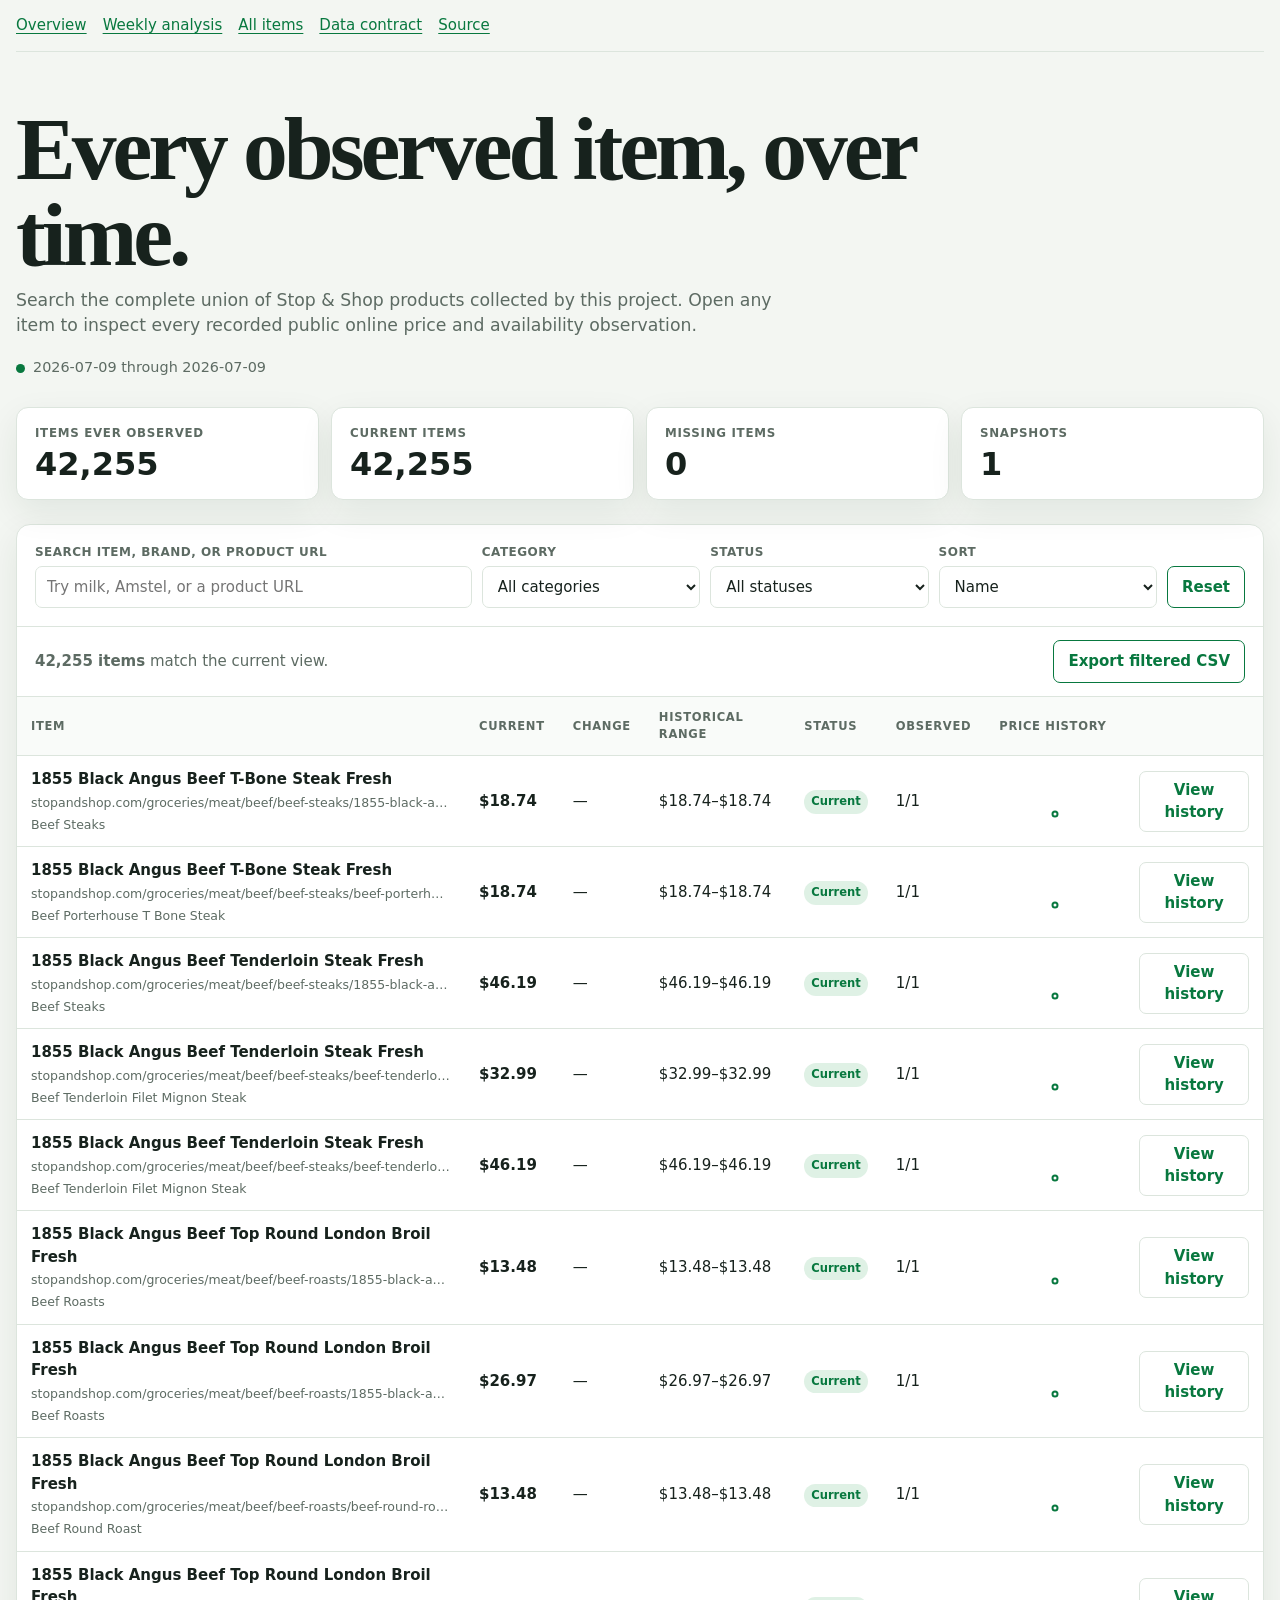
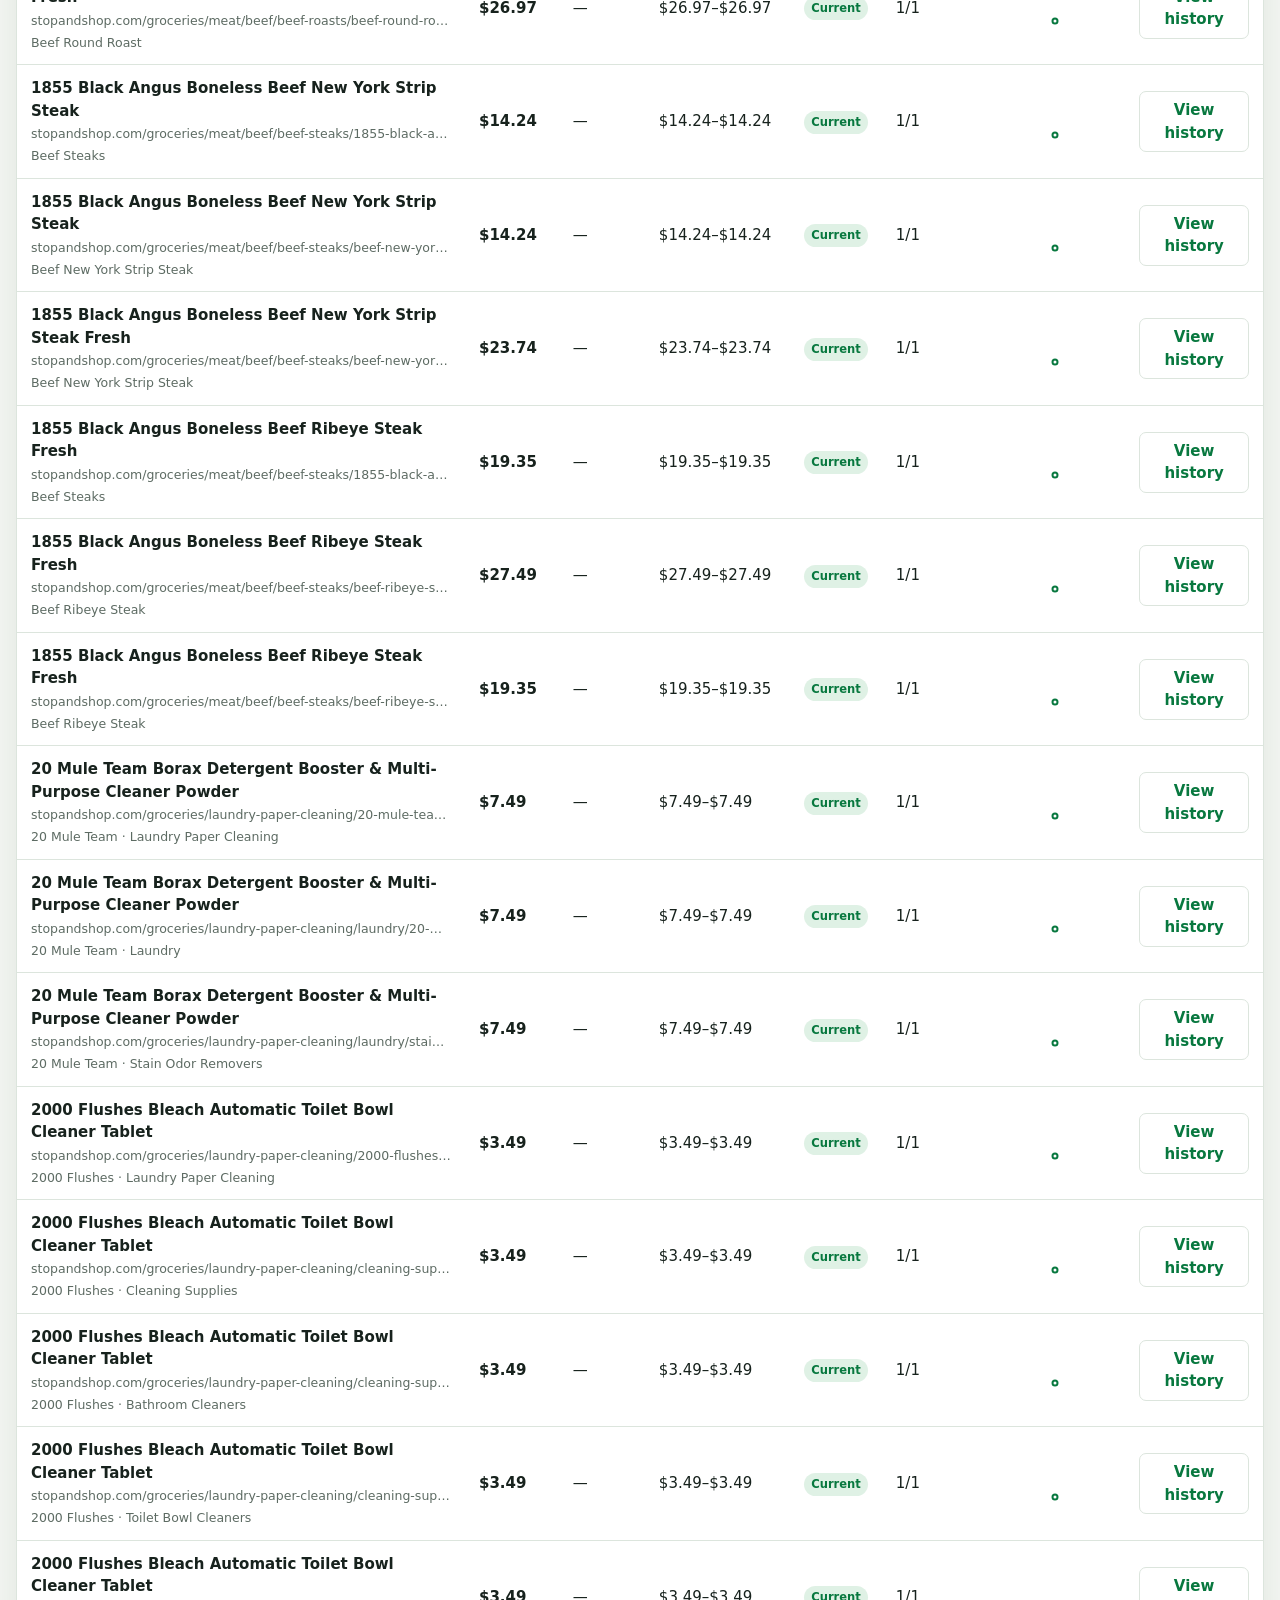
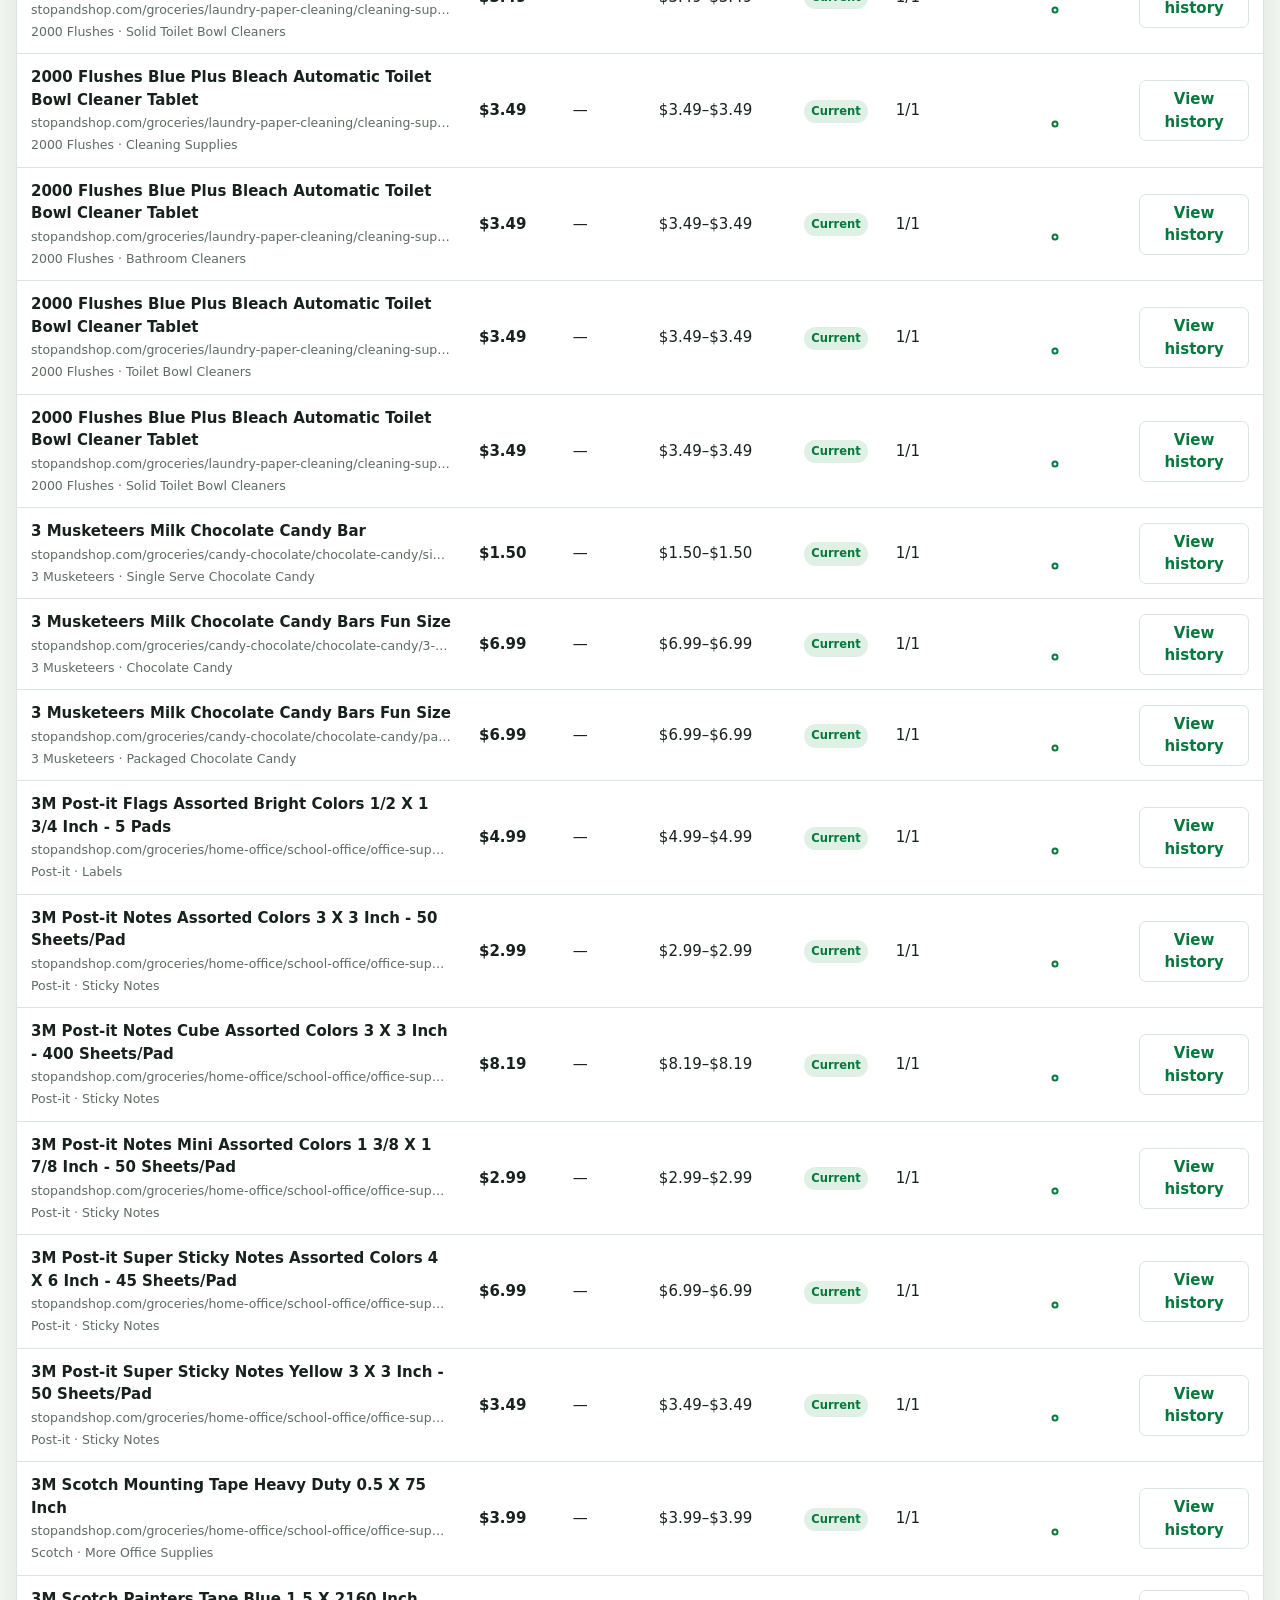
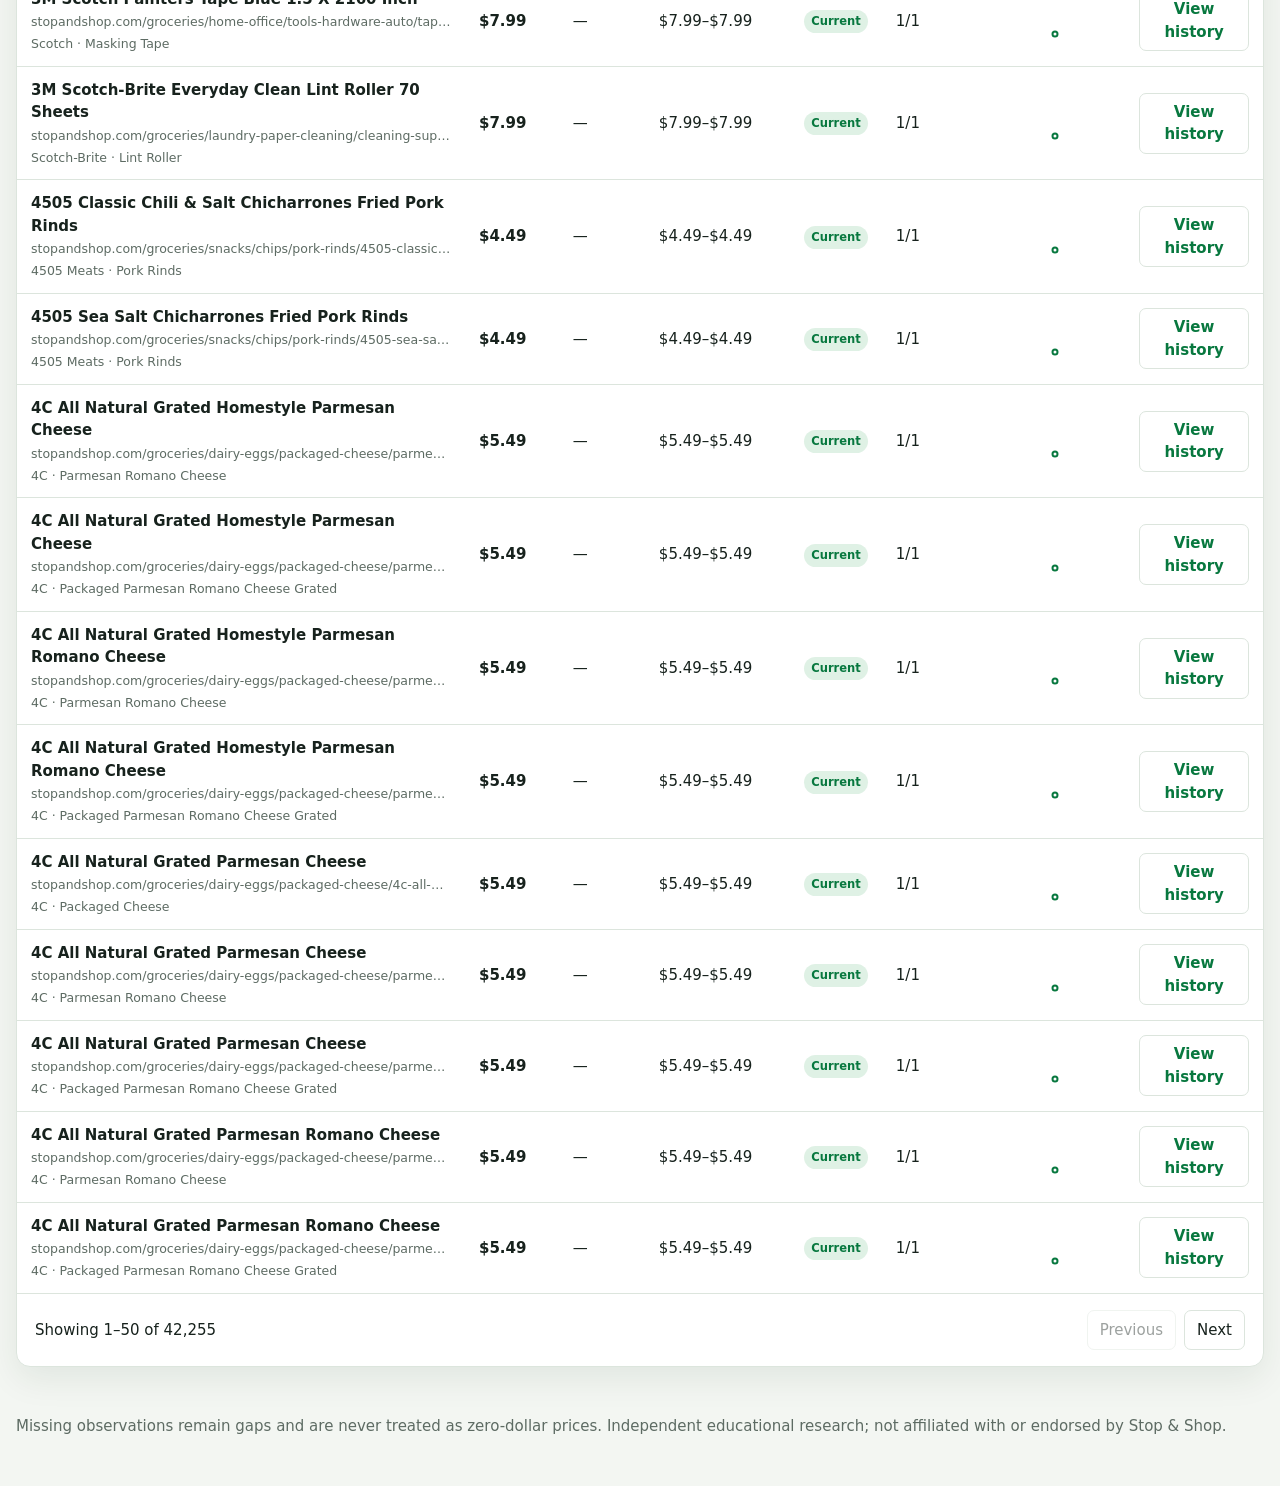
==== docs/catalog-history.html @ 0b7fc09f "feat: publish all-item catalog history" ====
<!doctype html>
<html lang="en">
<head>
  <meta charset="utf-8">
  <meta name="viewport" content="width=device-width,initial-scale=1">
  <meta name="description" content="Search every Stop & Shop product observed by this research project and inspect its complete public online price history.">
  <meta name="robots" content="index, follow">
  <link rel="canonical" href="https://frankiejvaldez.com/projects/stopshopresearch/catalog-history/">
  <title>All Item Price History | Stop & Shop Research</title>
  <link rel="stylesheet" href="assets/catalog-history.css">
  <script async src="https://www.googletagmanager.com/gtag/js?id=G-RSVR6Y389R"></script>
  <script>window.dataLayer=window.dataLayer||[];function gtag(){dataLayer.push(arguments)}window.gtag=gtag;gtag("js",new Date);gtag("config","G-RSVR6Y389R")</script>
  <script defer src="assets/catalog-history.js"></script>
</head>
<body>
  <a class="skip" href="#main">Skip to catalog</a>
  <nav class="shell nav" aria-label="Primary"><a href="index.html">Overview</a><a href="weekly-report.html">Weekly analysis</a><a href="catalog-history.html" aria-current="page">All items</a><a href="data/weekly-summary.json">Data contract</a><a href="https://github.com/frankstop/StopShopResearch">Source</a></nav>
  <header class="shell hero"><h1>Every observed item, over time.</h1><p>Search the complete union of Stop & Shop products collected by this project. Open any item to inspect every recorded public online price and availability observation.</p><div class="freshness" id="freshness">Loading observation range…</div></header>
  <main class="shell" id="main">
    <section class="metrics" aria-label="Catalog history summary"><div class="metric"><span>Items ever observed</span><strong id="metric-all">—</strong></div><div class="metric"><span>Current items</span><strong id="metric-current">—</strong></div><div class="metric"><span>Missing items</span><strong id="metric-missing">—</strong></div><div class="metric"><span>Snapshots</span><strong id="metric-snapshots">—</strong></div></section>
    <div id="loading" class="loading" role="status">Loading the complete catalog index…</div>
    <section class="workspace" id="catalog-workspace" hidden aria-label="All item price history explorer">
      <div class="controls">
        <div class="field search"><label for="query">Search item, brand, or product URL</label><input id="query" type="search" autocomplete="off" placeholder="Try milk, Amstel, or a product URL"></div>
        <div class="field"><label for="category">Category</label><select id="category"><option value="">All categories</option></select></div>
        <div class="field"><label for="status">Status</label><select id="status"><option value="">All statuses</option><option value="current">Current</option><option value="new">New</option><option value="returned">Returned</option><option value="missing">Missing</option></select></div>
        <div class="field"><label for="sort">Sort</label><select id="sort"><option value="name">Name</option><option value="price_asc">Current price: low to high</option><option value="price_desc">Current price: high to low</option><option value="change_up">Largest increase</option><option value="change_down">Largest decrease</option><option value="first_seen">Newest first seen</option><option value="last_seen">Most recently observed</option></select></div>
        <button class="button" id="reset-filters" type="button">Reset</button>
      </div>
      <div class="results-bar"><p><strong id="result-count">0 items</strong> match the current view.</p><button class="button" id="export-csv" type="button">Export filtered CSV</button></div>
      <div class="table-wrap"><table class="catalog"><thead><tr><th>Item</th><th>Current</th><th>Change</th><th>Historical range</th><th>Status</th><th>Observed</th><th>Price history</th><th></th></tr></thead><tbody id="catalog-body"></tbody></table></div>
      <div class="empty" id="empty-results" hidden>No items match these filters. Reset the filters or broaden the search.</div>
      <div class="pagination"><span id="page-status">No items</span><div class="pagination-buttons"><button id="previous-page" type="button">Previous</button><button id="next-page" type="button">Next</button></div></div>
    </section>
  </main>
  <dialog id="item-dialog" aria-labelledby="detail-title"><div id="item-detail"></div><button class="icon-button" id="close-dialog" type="button" aria-label="Close item history">Close</button></dialog>
  <footer class="shell">Missing observations remain gaps and are never treated as zero-dollar prices. Independent educational research; not affiliated with or endorsed by Stop & Shop.</footer>
</body>
</html>
---- docs/assets/catalog-history.css ----
:root{--ink:#17221d;--muted:#5d6b63;--paper:#f3f6f2;--card:#fff;--line:#dce5dd;--accent:#08783f;--accent-soft:#dff1e5;--danger:#a92f35;--focus:#ffb000;--shadow:0 12px 34px rgba(17,49,31,.08);--display:Georgia,serif;--body:ui-sans-serif,system-ui,-apple-system,BlinkMacSystemFont,"Segoe UI",sans-serif}
*{box-sizing:border-box}html{scroll-behavior:smooth}body{margin:0;background:var(--paper);color:var(--ink);font:15px/1.5 var(--body)}a{color:var(--accent);text-underline-offset:3px}button,input,select{font:inherit}button,a,input,select{border-radius:7px}button:focus-visible,a:focus-visible,input:focus-visible,select:focus-visible{outline:3px solid var(--focus);outline-offset:2px}.shell{width:min(1280px,calc(100% - 32px));margin:auto}.skip{position:absolute;left:-999px;top:0}.skip:focus{left:16px;top:16px;background:#fff;padding:10px;z-index:50}.nav{display:flex;gap:16px;flex-wrap:wrap;padding:14px 0;border-bottom:1px solid var(--line)}.hero{padding:54px 0 28px}.hero h1{max-width:980px;margin:0 0 10px;font:600 clamp(2.5rem,7vw,5.6rem)/.96 var(--display);letter-spacing:-.045em}.hero p{max-width:780px;margin:0;color:var(--muted);font-size:1.08rem}.freshness{display:flex;gap:8px;align-items:center;margin-top:18px;color:var(--muted);font-size:.9rem}.freshness::before{content:"";width:9px;height:9px;border-radius:50%;background:var(--accent)}.metrics{display:grid;grid-template-columns:repeat(4,1fr);gap:12px;margin:0 0 24px}.metric{padding:17px 18px;background:var(--card);border:1px solid var(--line);border-radius:12px;box-shadow:var(--shadow)}.metric span{display:block;color:var(--muted);font-size:.74rem;font-weight:750;letter-spacing:.06em;text-transform:uppercase}.metric strong{display:block;margin-top:4px;font-size:clamp(1.45rem,3vw,2rem);line-height:1.1}.workspace{margin-bottom:48px;background:var(--card);border:1px solid var(--line);border-radius:14px;box-shadow:var(--shadow);overflow:hidden}.controls{display:grid;grid-template-columns:minmax(230px,2fr) repeat(3,minmax(150px,1fr)) auto;gap:10px;padding:18px;border-bottom:1px solid var(--line)}.field{display:grid;gap:5px}.field label{color:var(--muted);font-size:.75rem;font-weight:750;letter-spacing:.04em;text-transform:uppercase}.field input,.field select{width:100%;min-height:42px;padding:9px 11px;color:var(--ink);background:#fff;border:1px solid var(--line)}.button{align-self:end;min-height:42px;padding:9px 14px;color:var(--accent);background:transparent;border:1px solid var(--accent);font-weight:700;cursor:pointer}.button:hover{background:var(--accent-soft)}.button.primary{color:#fff;background:var(--accent)}.results-bar{display:flex;justify-content:space-between;gap:16px;align-items:center;padding:13px 18px;color:var(--muted);border-bottom:1px solid var(--line)}.results-bar p{margin:0}.loading{padding:48px 18px;text-align:center;color:var(--muted)}.table-wrap{overflow-x:auto}table{width:100%;border-collapse:collapse}th,td{padding:12px 14px;text-align:left;border-bottom:1px solid var(--line);vertical-align:middle}th{position:sticky;top:0;background:#f9fbf9;color:var(--muted);font-size:.72rem;letter-spacing:.06em;text-transform:uppercase;z-index:1}tbody tr:hover{background:#f8fbf8}.product{min-width:260px;max-width:420px}.product strong,.product small{display:block}.product small{margin-top:3px;color:var(--muted);white-space:nowrap;overflow:hidden;text-overflow:ellipsis}.price{white-space:nowrap;font-weight:750}.change-up{color:var(--danger)}.change-down{color:var(--accent)}.status{display:inline-block;padding:3px 7px;border-radius:999px;background:var(--accent-soft);color:var(--accent);font-size:.72rem;font-weight:750;text-transform:capitalize}.status.missing{background:#f2e7e8;color:var(--danger)}.spark{display:block;width:112px;height:36px}.spark polyline,.spark path{fill:none;stroke:var(--accent);stroke-width:2}.spark circle{fill:var(--card);stroke:var(--accent);stroke-width:2}.view-button{padding:7px 10px;color:var(--accent);background:transparent;border:1px solid var(--line);font-weight:700;cursor:pointer}.pagination{display:flex;justify-content:space-between;align-items:center;gap:12px;padding:16px 18px}.pagination-buttons{display:flex;gap:8px}.pagination button{padding:8px 12px;color:var(--ink);background:#fff;border:1px solid var(--line);cursor:pointer}.pagination button:disabled{opacity:.42;cursor:not-allowed}.empty{padding:54px 18px;text-align:center;color:var(--muted)}dialog{width:min(960px,calc(100% - 24px));max-height:calc(100dvh - 24px);padding:0;color:var(--ink);background:var(--card);border:1px solid var(--line);border-radius:14px;box-shadow:0 24px 80px rgba(0,0,0,.24)}dialog::backdrop{background:rgba(13,25,18,.62)}.dialog-head{position:sticky;top:0;display:flex;justify-content:space-between;gap:18px;padding:18px 20px;background:var(--card);border-bottom:1px solid var(--line);z-index:2}.dialog-head h2{margin:0;font:600 clamp(1.5rem,4vw,2.3rem)/1.1 var(--display)}.dialog-head p{margin:6px 0 0;color:var(--muted);word-break:break-all}.icon-button{flex:none;width:42px;height:42px;color:var(--ink);background:transparent;border:1px solid var(--line);cursor:pointer}.dialog-body{padding:20px}.detail-actions{display:flex;gap:8px;flex-wrap:wrap;margin-bottom:18px}.detail-metrics{display:grid;grid-template-columns:repeat(4,1fr);gap:10px;margin-bottom:20px}.detail-metric{padding:13px;background:var(--paper);border-radius:9px}.detail-metric span,.detail-metric strong{display:block}.detail-metric span{color:var(--muted);font-size:.72rem;text-transform:uppercase}.detail-chart{padding:16px;border:1px solid var(--line);border-radius:10px}.detail-chart svg{display:block;width:100%;height:auto;overflow:visible}.detail-chart .axis{stroke:var(--line)}.detail-chart .series{fill:none;stroke:var(--accent);stroke-width:3}.detail-chart .regular{fill:none;stroke:var(--muted);stroke-width:2;stroke-dasharray:5 5}.detail-chart circle{fill:var(--card);stroke:var(--accent);stroke-width:2}.detail-chart text{fill:var(--muted);font-size:11px}.detail-table{margin-top:20px;overflow-x:auto}.detail-table table{min-width:620px}footer{padding:0 0 48px;color:var(--muted)}
.dialog-head>div{min-width:0}.dialog-head p{overflow:hidden;white-space:nowrap;text-overflow:ellipsis;word-break:normal}.icon-button{width:auto;min-width:70px;padding:0 12px}
@media(max-width:920px){.controls{grid-template-columns:1fr 1fr}.controls .search{grid-column:1/-1}.metrics,.detail-metrics{grid-template-columns:repeat(2,1fr)}}
@media(max-width:680px){.shell{width:min(100% - 20px,1280px)}.hero{padding-top:38px}.hero h1{font-size:2.7rem}.metrics{grid-template-columns:1fr 1fr}.controls{grid-template-columns:1fr}.controls .search{grid-column:auto}.results-bar{align-items:flex-start;flex-direction:column}.table-wrap{overflow:visible}table.catalog,table.catalog thead,table.catalog tbody,table.catalog tr,table.catalog td{display:block}table.catalog thead{position:absolute;left:-9999px}table.catalog tr{padding:16px;border-bottom:1px solid var(--line)}table.catalog td{display:grid;grid-template-columns:110px 1fr;gap:10px;padding:5px 0;border:0}table.catalog td::before{content:attr(data-label);color:var(--muted);font-size:.72rem;font-weight:750;letter-spacing:.05em;text-transform:uppercase}.product{min-width:0;max-width:none}.spark{width:140px}.pagination{align-items:flex-start;flex-direction:column}.detail-metrics{grid-template-columns:1fr 1fr}.dialog-body{padding:14px}.dialog-head{padding:15px}.detail-chart{overflow-x:auto}.detail-chart svg{min-width:620px}}
@media(max-width:420px){.metrics,.detail-metrics{grid-template-columns:1fr}.hero h1{font-size:2.35rem}}
@media(prefers-reduced-motion:reduce){html{scroll-behavior:auto}}
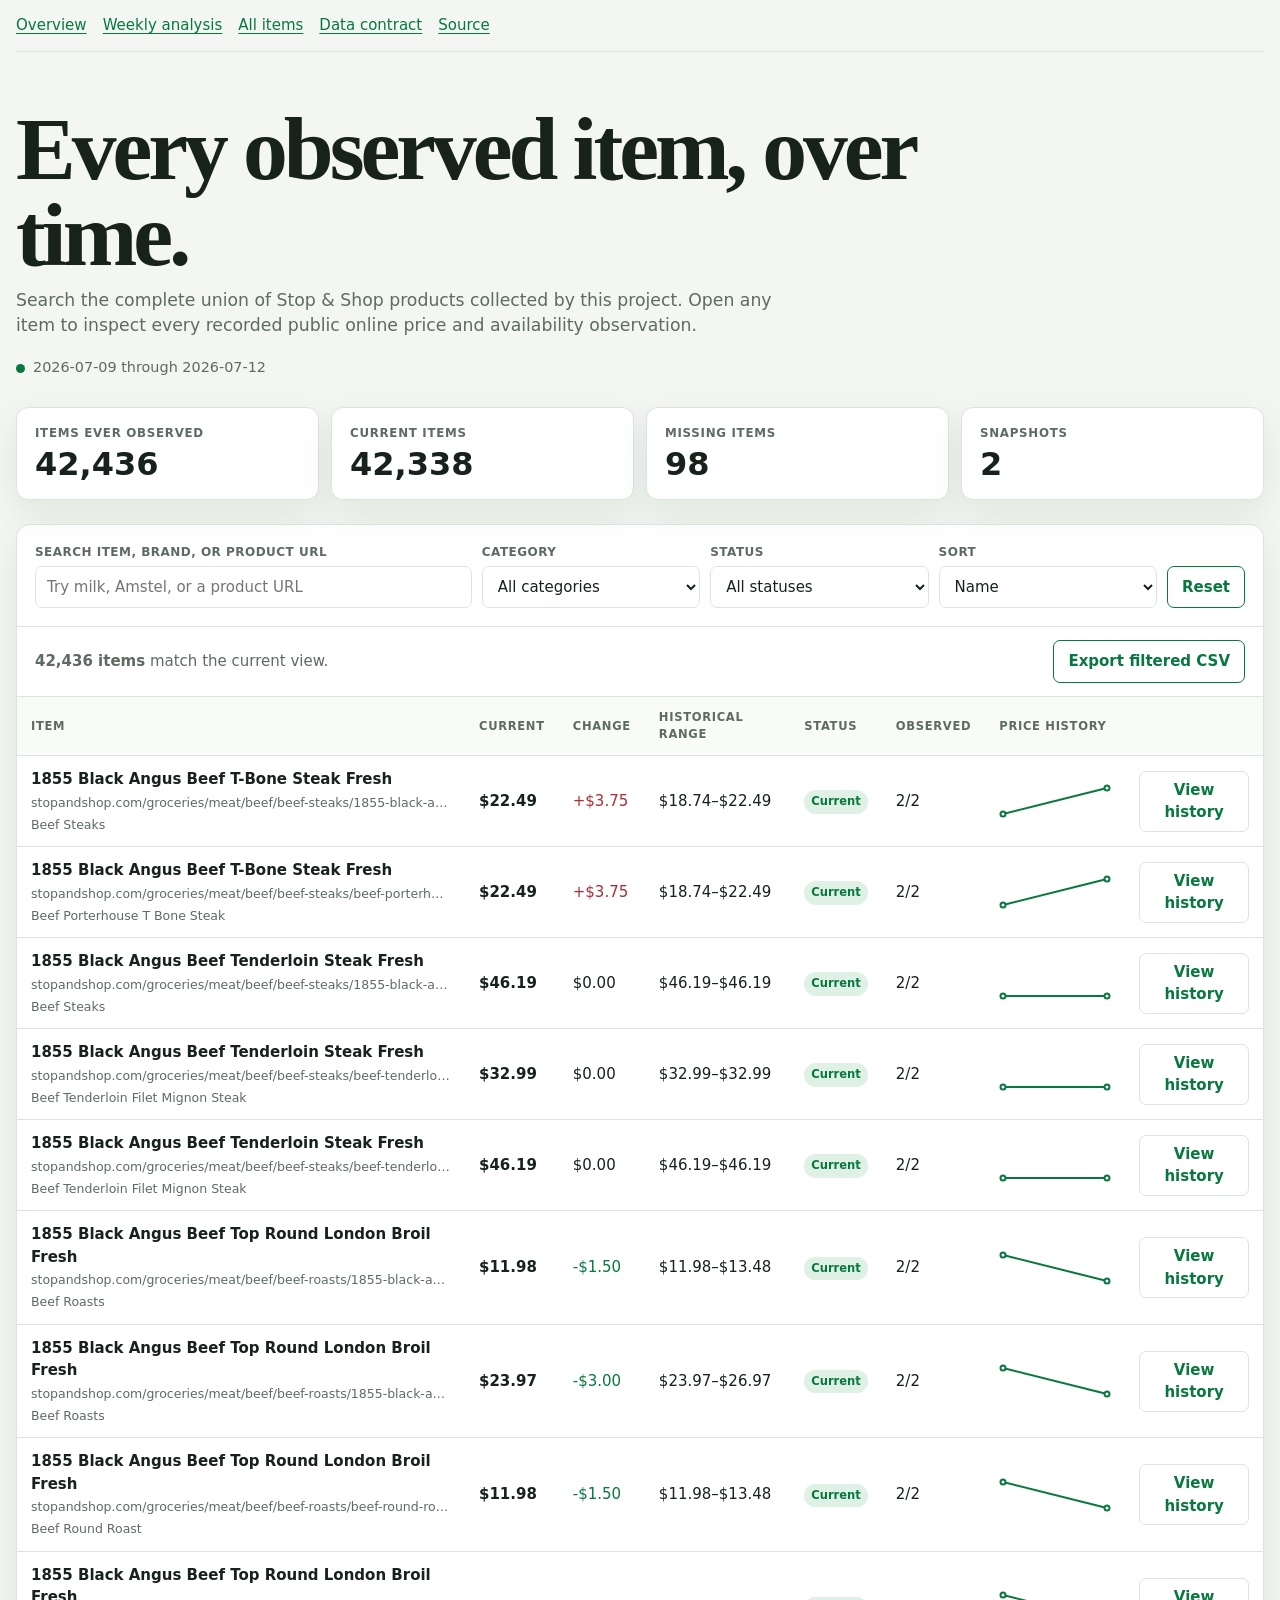
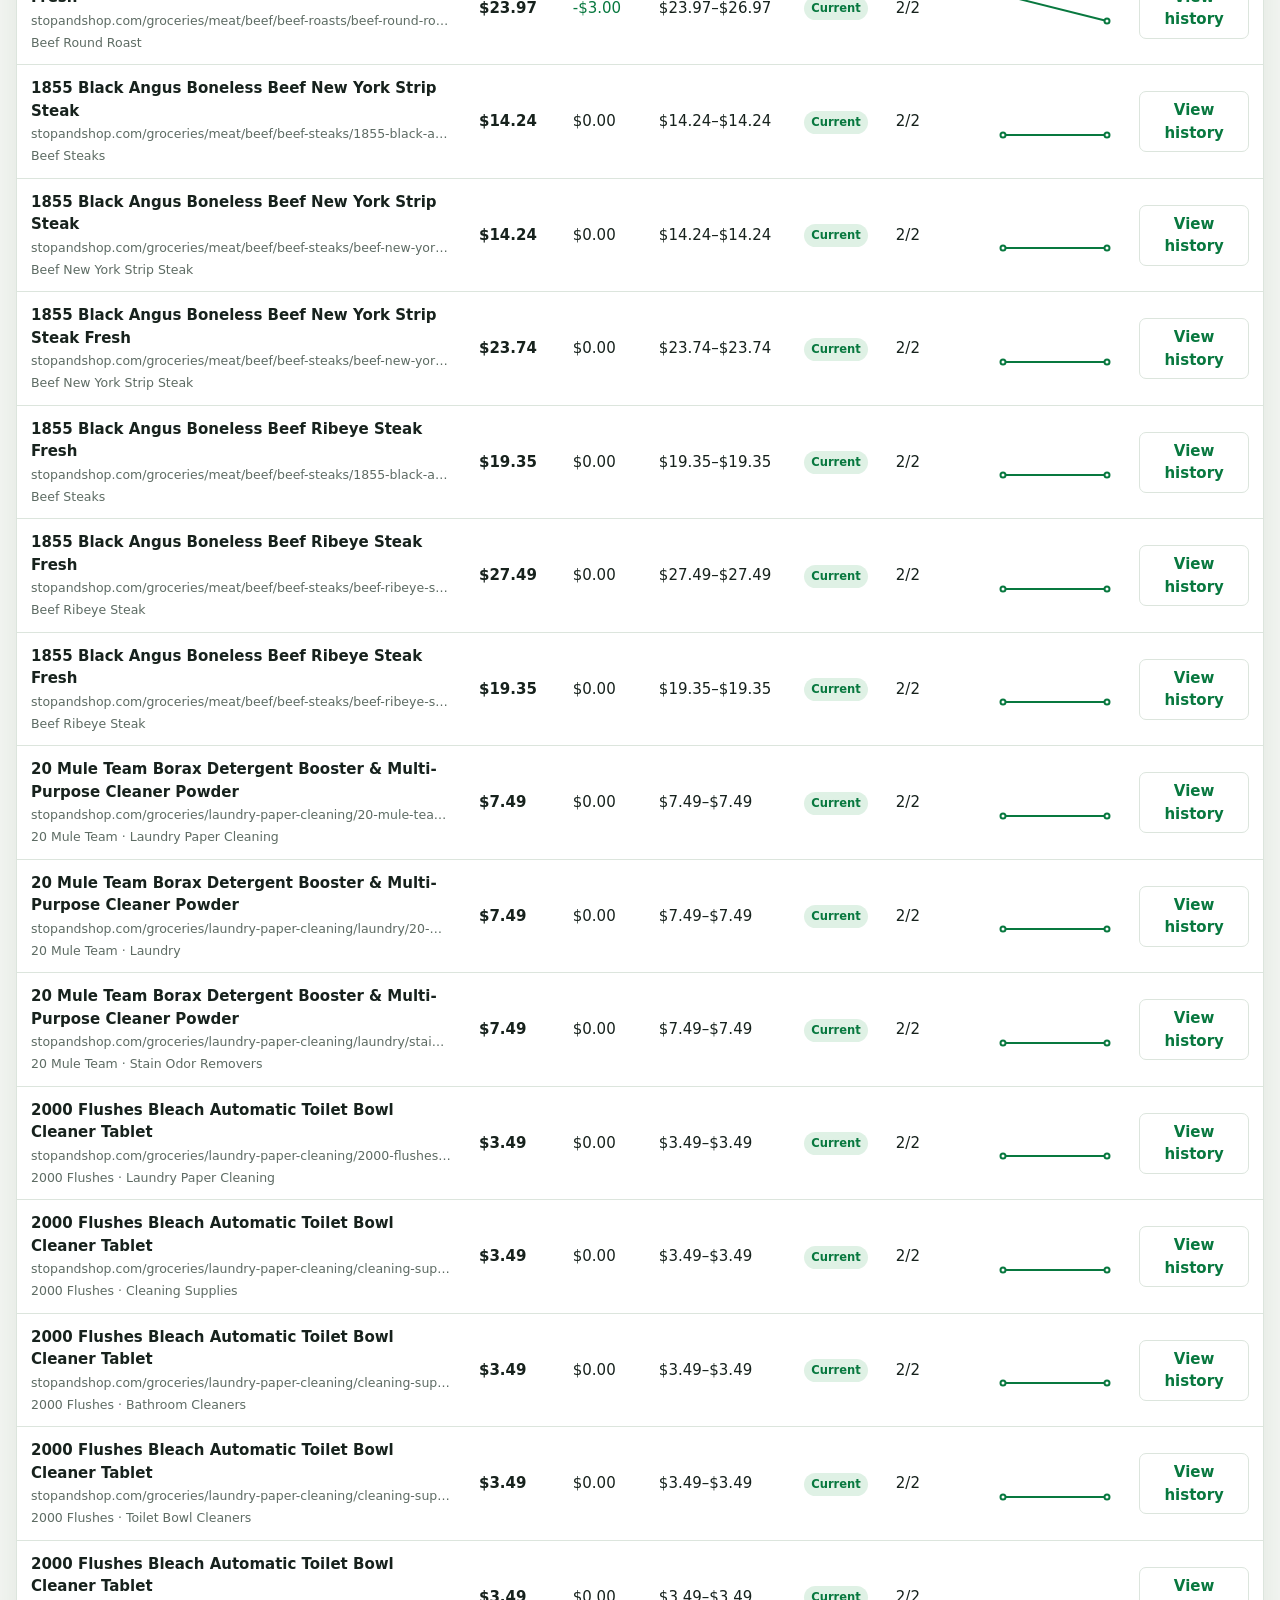
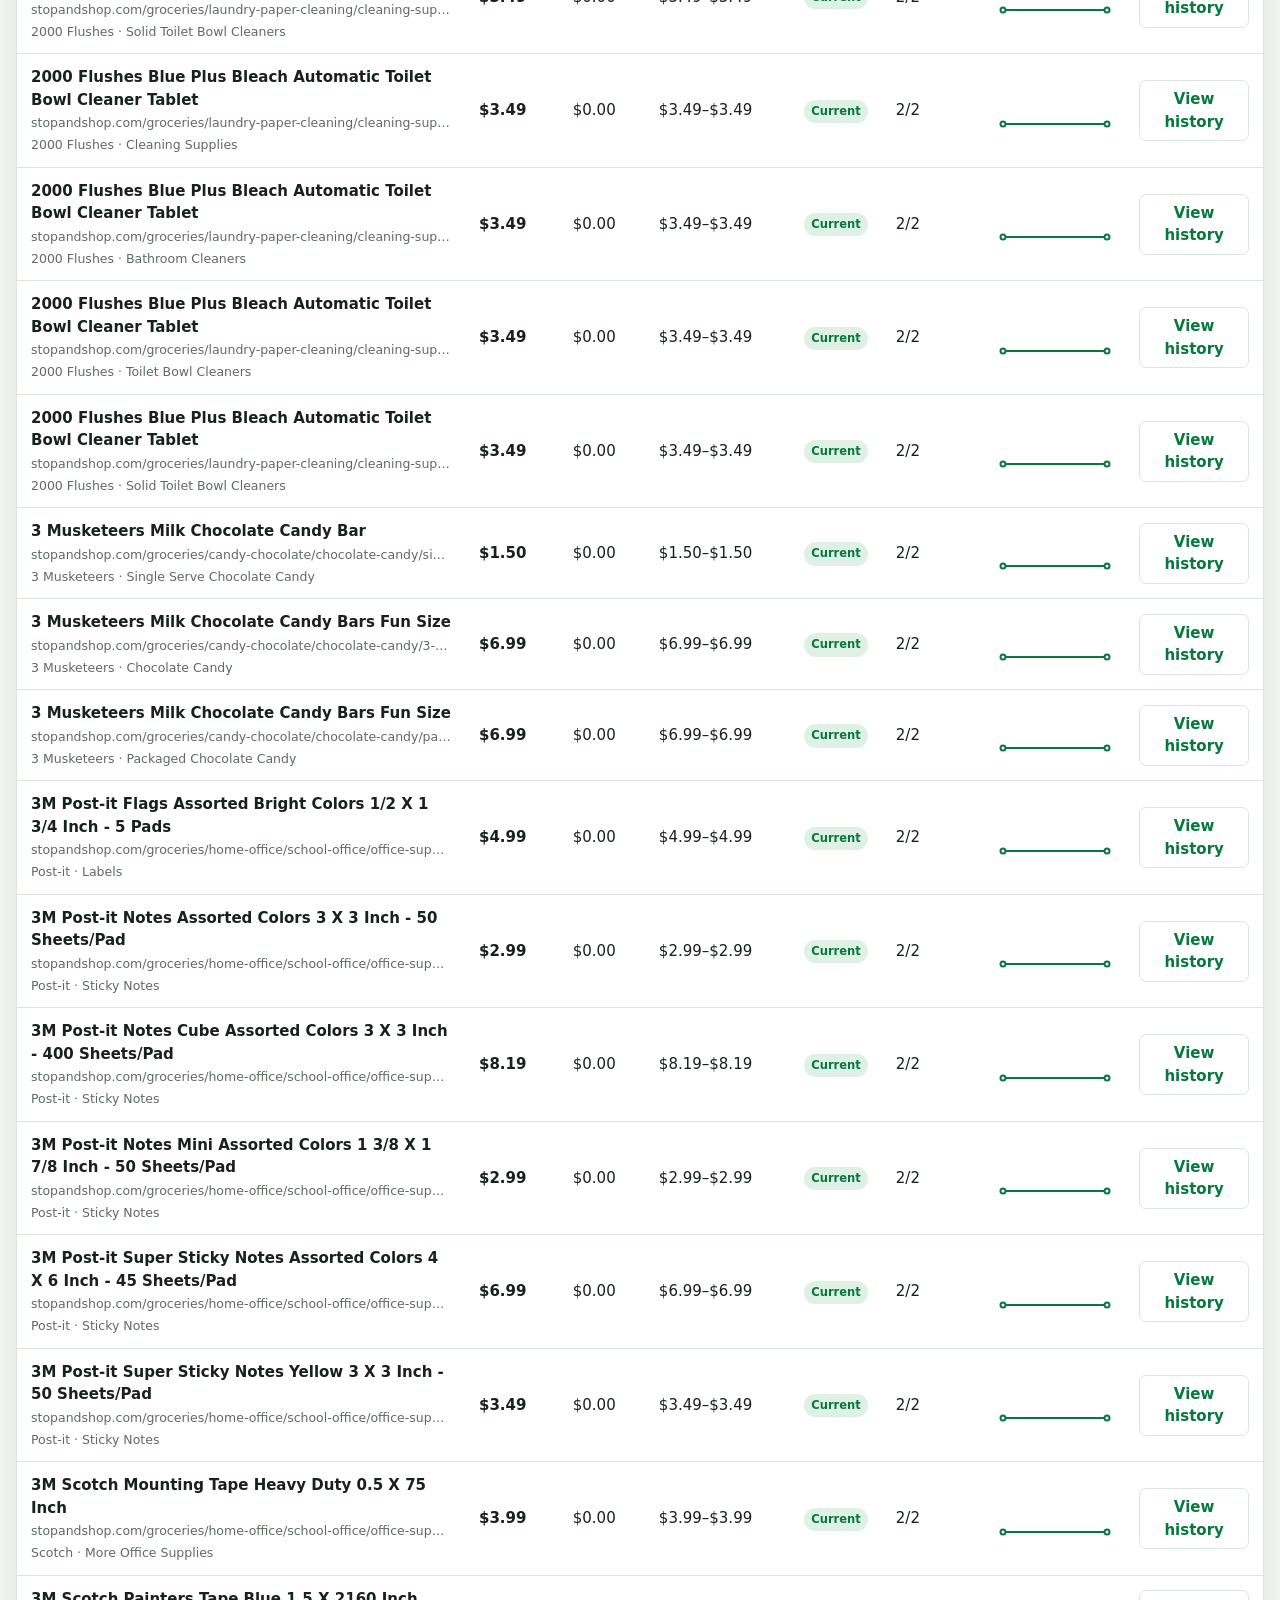
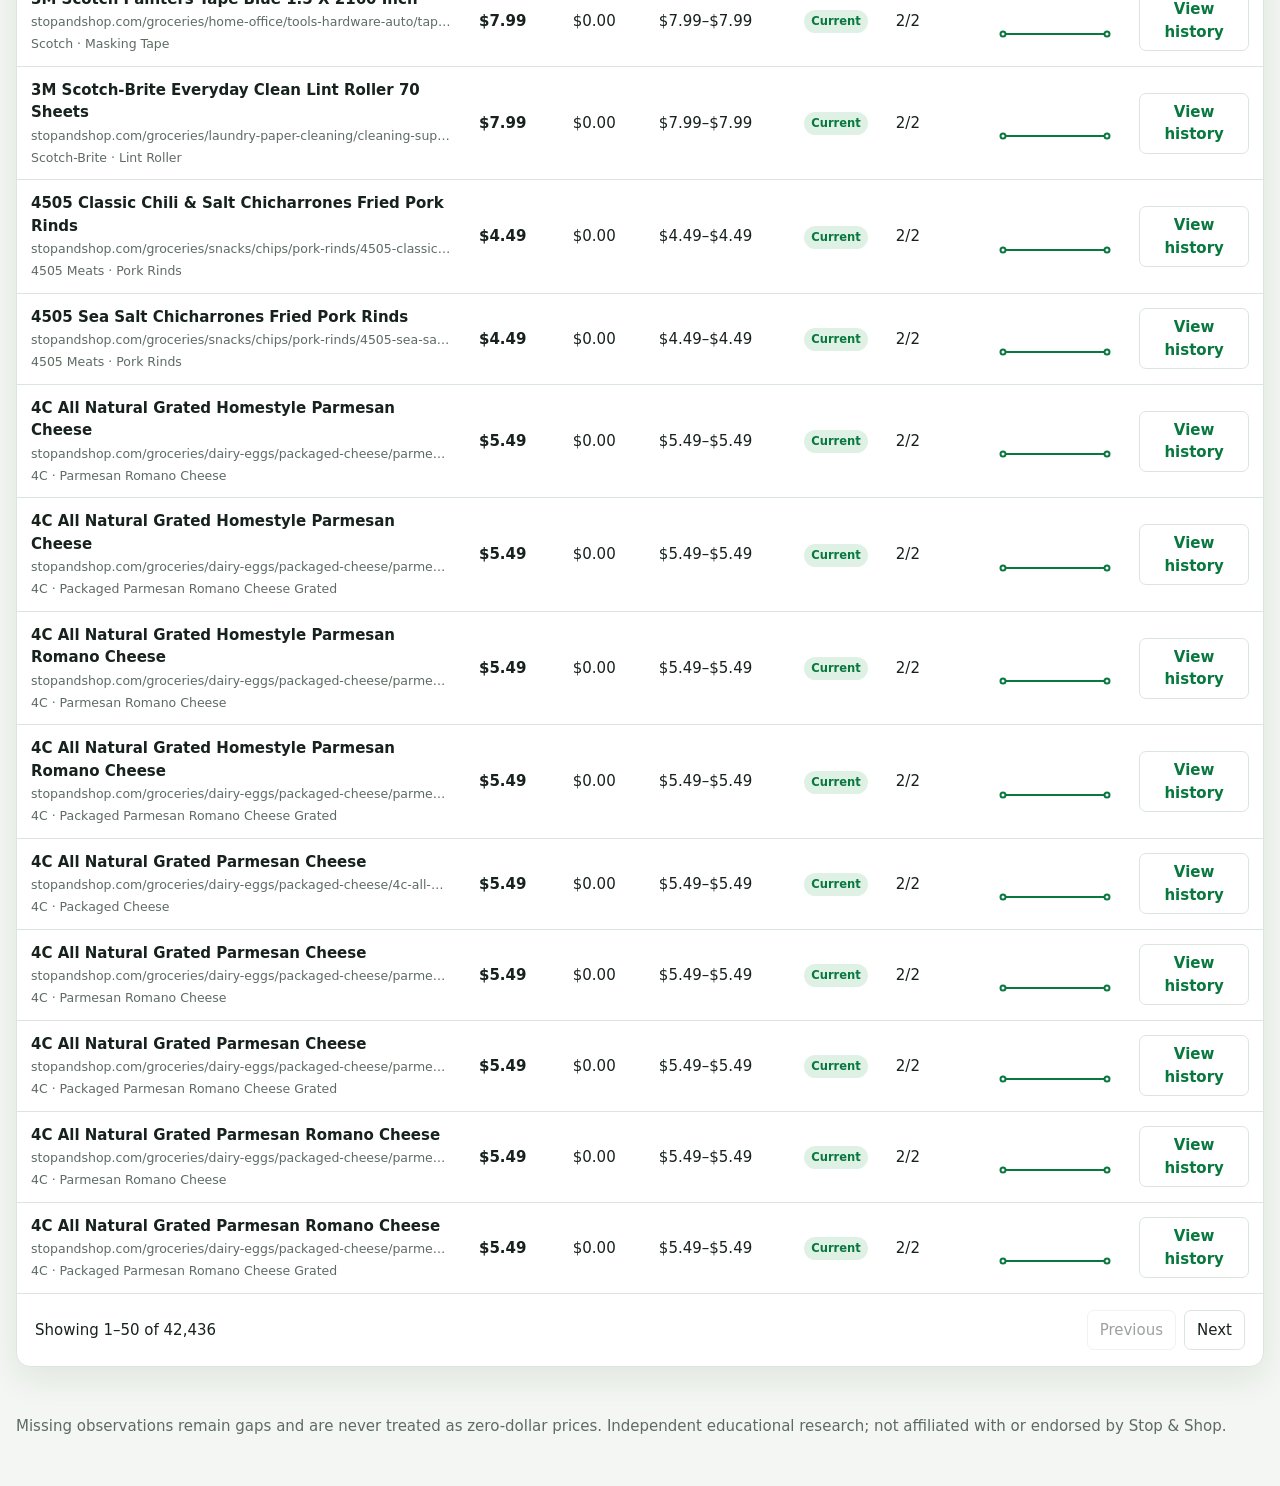
==== commit 6e5e56bc: "Open external links out of the portfolio iframe This site renders inside an iframe at frankiejvaldez" ====
--- a/docs/catalog-history.html
+++ b/docs/catalog-history.html
@@ -14,7 +14,7 @@
 </head>
 <body>
   <a class="skip" href="#main">Skip to catalog</a>
-  <nav class="shell nav" aria-label="Primary"><a href="index.html">Overview</a><a href="weekly-report.html">Weekly analysis</a><a href="catalog-history.html" aria-current="page">All items</a><a href="data/weekly-summary.json">Data contract</a><a href="https://github.com/frankstop/StopShopResearch">Source</a></nav>
+  <nav class="shell nav" aria-label="Primary"><a href="index.html">Overview</a><a href="weekly-report.html">Weekly analysis</a><a href="catalog-history.html" aria-current="page">All items</a><a href="data/weekly-summary.json" target="_blank" rel="noopener">Data contract</a><a href="https://github.com/frankstop/StopShopResearch" target="_blank" rel="noopener noreferrer">Source</a></nav>
   <header class="shell hero"><h1>Every observed item, over time.</h1><p>Search the complete union of Stop & Shop products collected by this project. Open any item to inspect every recorded public online price and availability observation.</p><div class="freshness" id="freshness">Loading observation range…</div></header>
   <main class="shell" id="main">
     <section class="metrics" aria-label="Catalog history summary"><div class="metric"><span>Items ever observed</span><strong id="metric-all">—</strong></div><div class="metric"><span>Current items</span><strong id="metric-current">—</strong></div><div class="metric"><span>Missing items</span><strong id="metric-missing">—</strong></div><div class="metric"><span>Snapshots</span><strong id="metric-snapshots">—</strong></div></section>
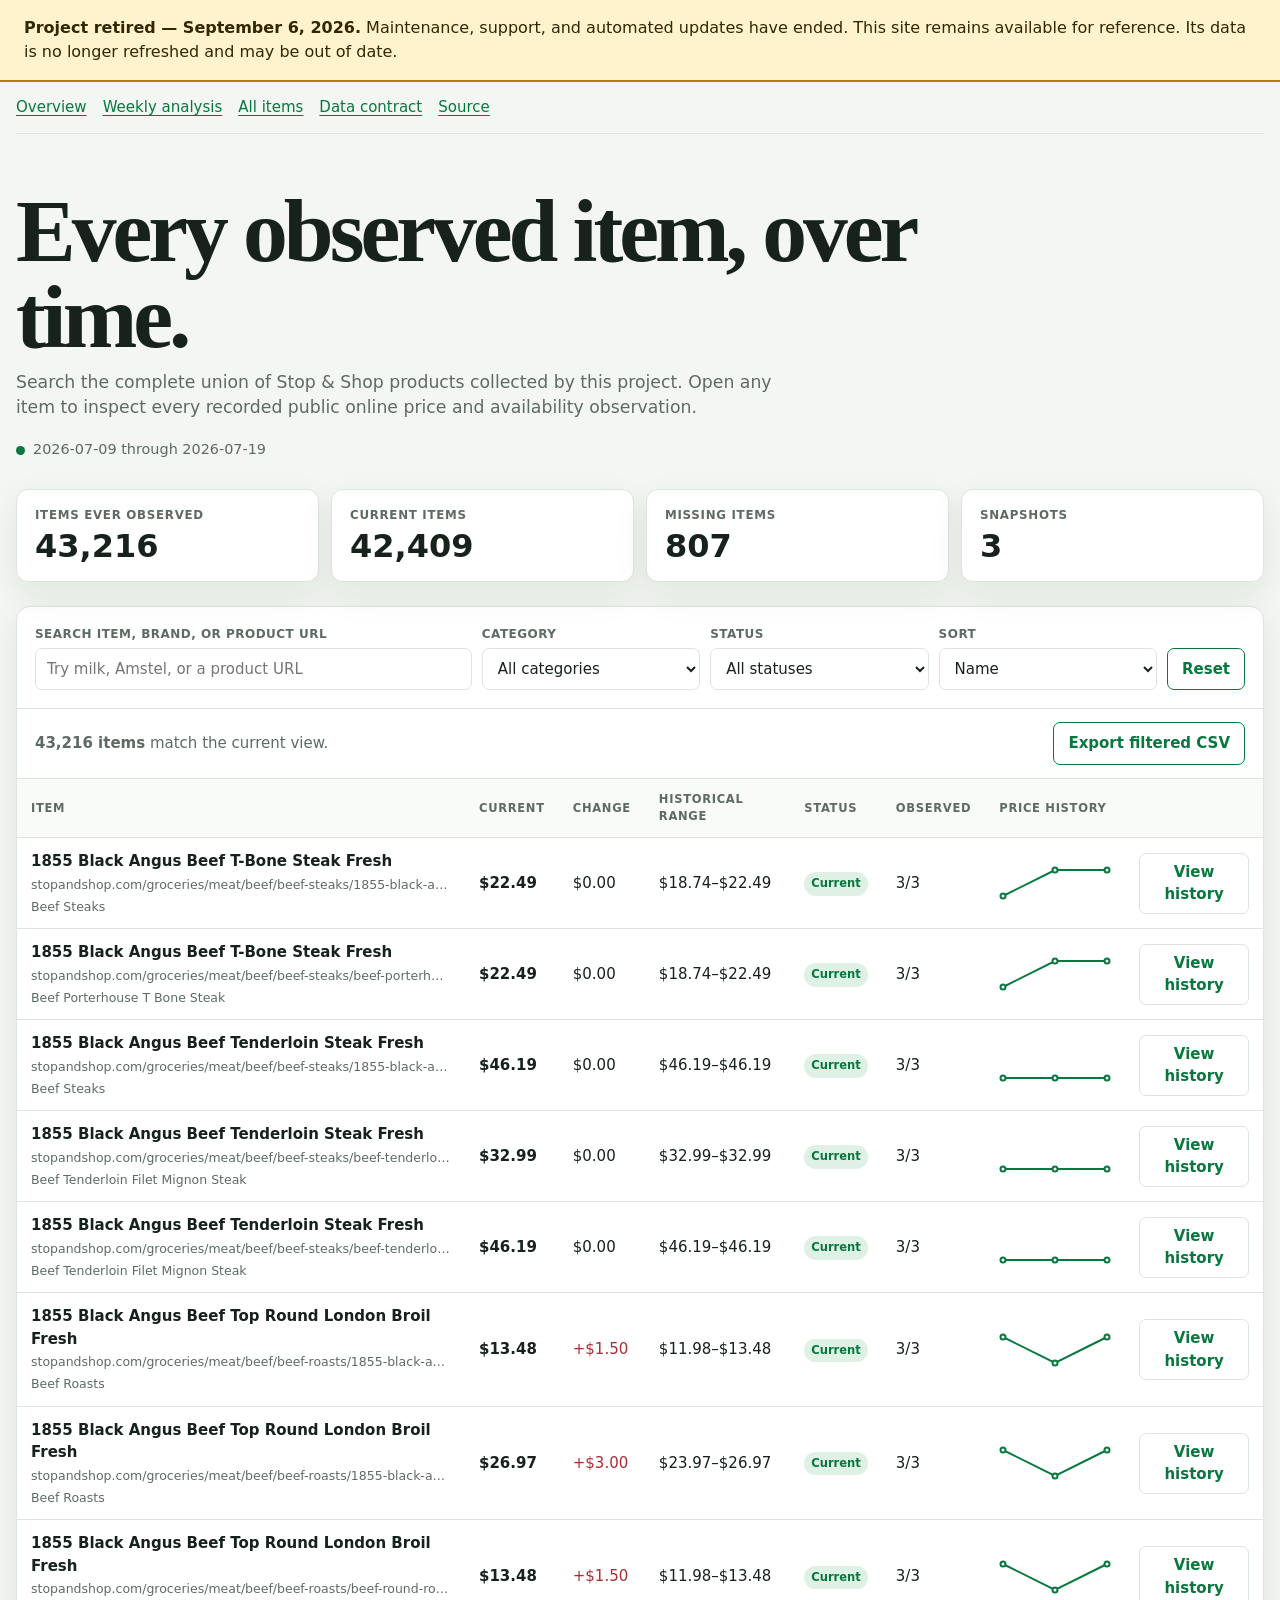
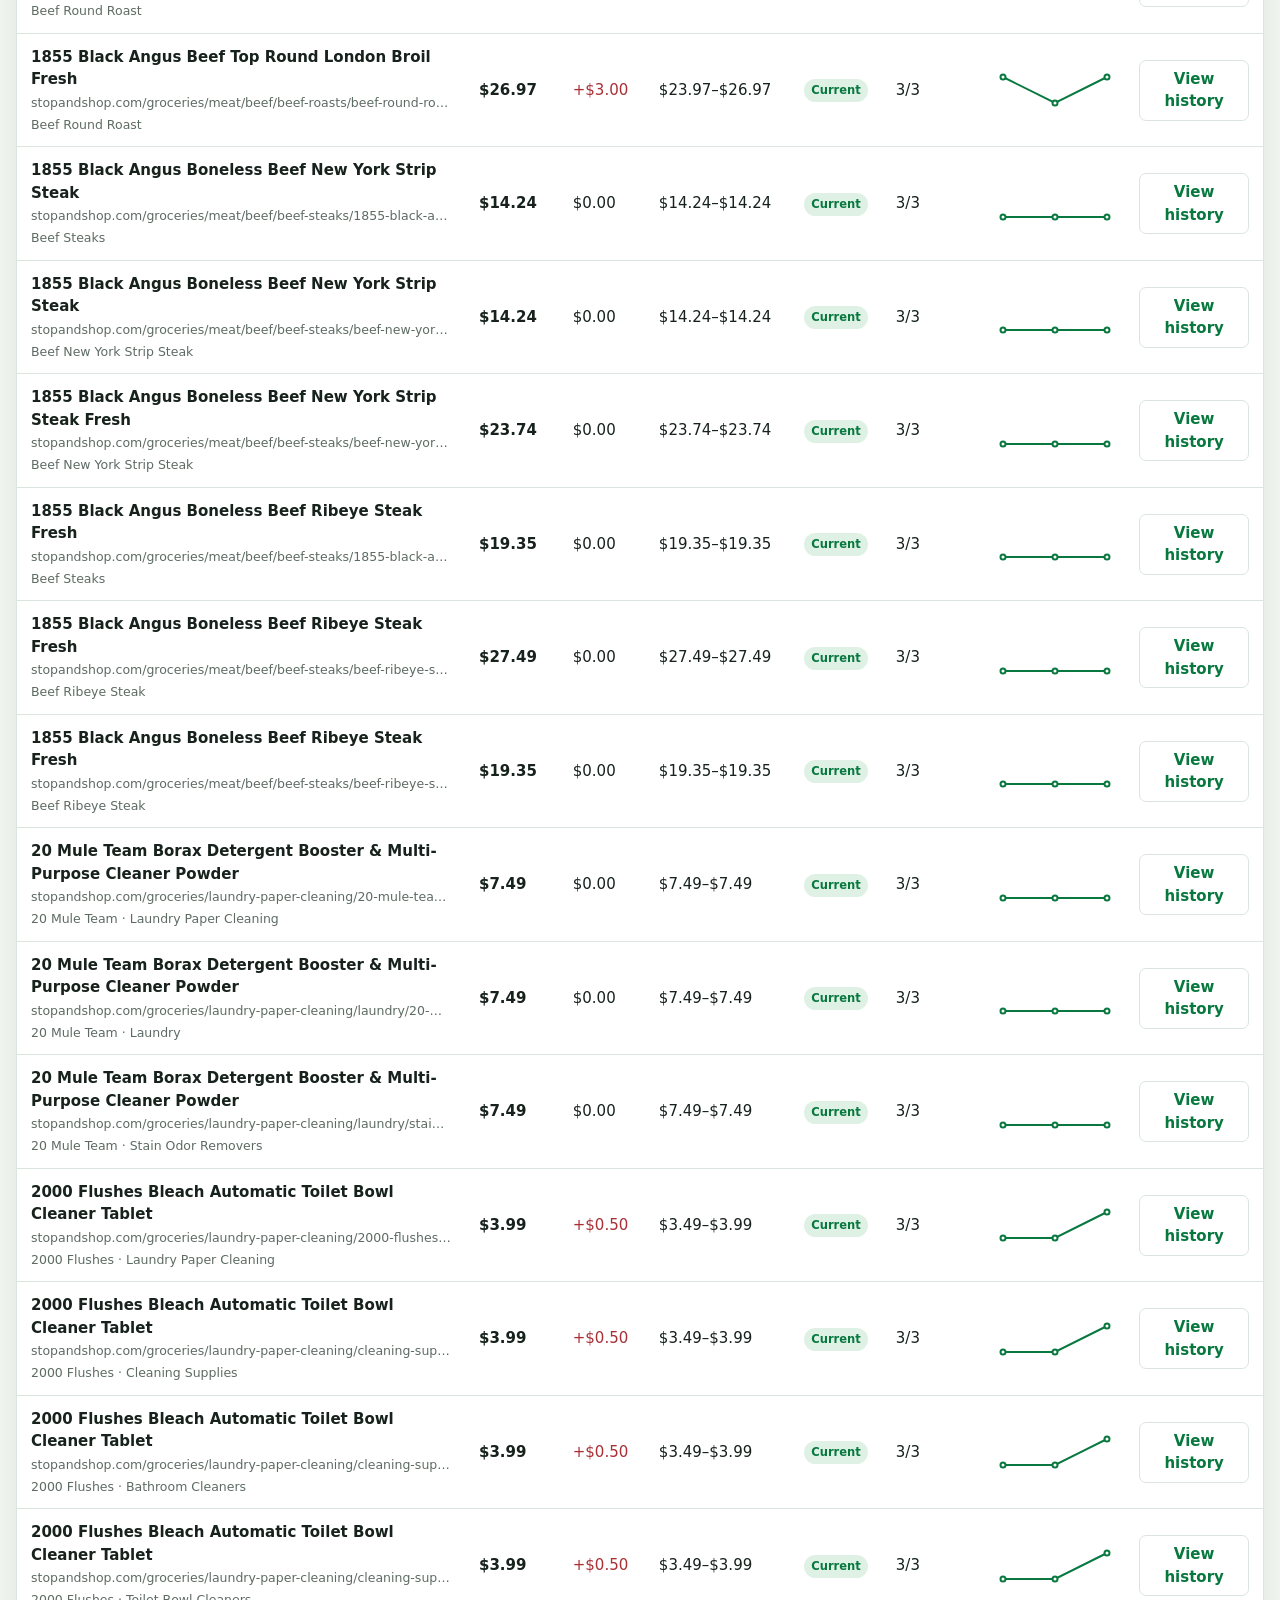
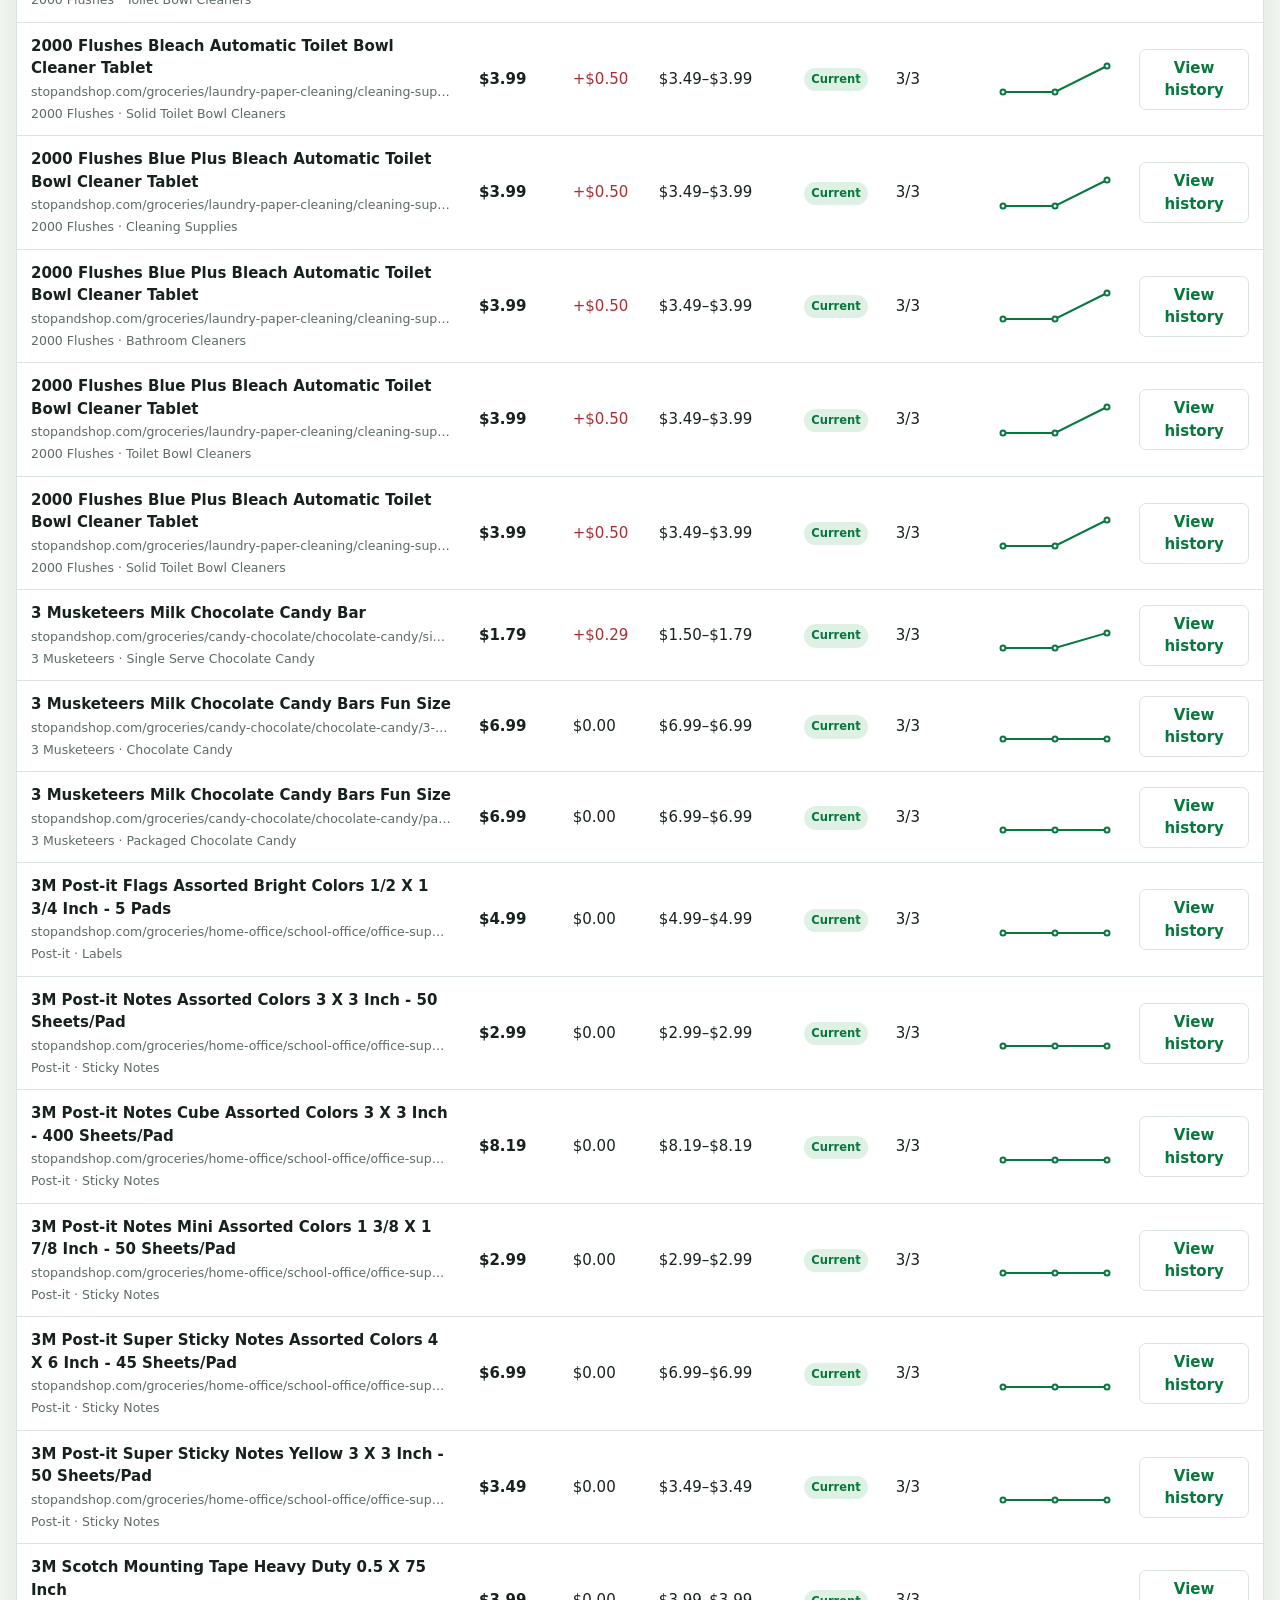
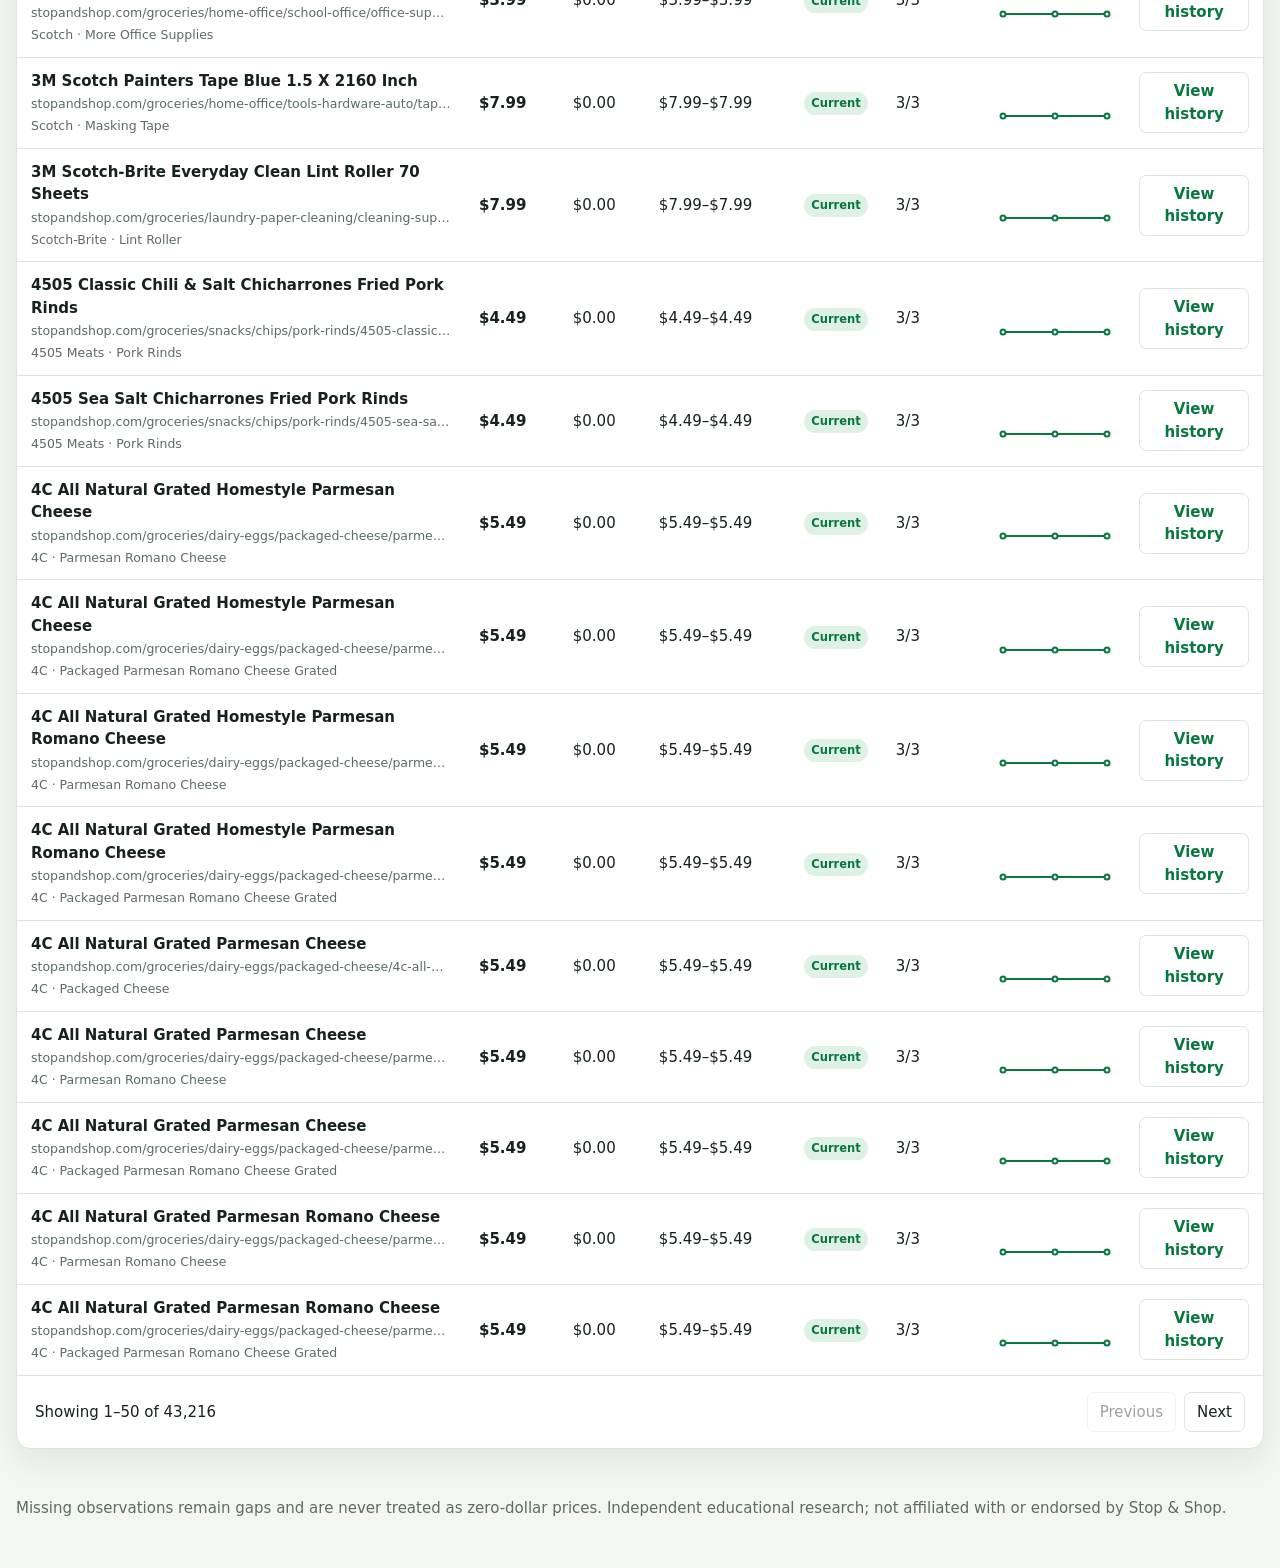
==== commit fe4e9f75: "docs: retire project and display end-of-life notices" ====
--- a/docs/catalog-history.html
+++ b/docs/catalog-history.html
@@ -13,6 +13,11 @@
   <script defer src="assets/catalog-history.js"></script>
 </head>
 <body>
+<!-- project-retirement-notice -->
+<aside aria-label="Project retirement notice" style="position:relative;z-index:2147483647;display:block;box-sizing:border-box;width:100%;margin:0;padding:16px 24px;background:#fff3cd;color:#332701;border-bottom:2px solid #ad8000;font:16px/1.5 system-ui,sans-serif;text-align:left">
+<strong>Project retired — September 6, 2026.</strong> Maintenance, support, and automated updates have ended. This site remains available for reference. Its data is no longer refreshed and may be out of date.
+</aside>
+
   <a class="skip" href="#main">Skip to catalog</a>
   <nav class="shell nav" aria-label="Primary"><a href="index.html">Overview</a><a href="weekly-report.html">Weekly analysis</a><a href="catalog-history.html" aria-current="page">All items</a><a href="data/weekly-summary.json" target="_blank" rel="noopener">Data contract</a><a href="https://github.com/frankstop/StopShopResearch" target="_blank" rel="noopener noreferrer">Source</a></nav>
   <header class="shell hero"><h1>Every observed item, over time.</h1><p>Search the complete union of Stop & Shop products collected by this project. Open any item to inspect every recorded public online price and availability observation.</p><div class="freshness" id="freshness">Loading observation range…</div></header>
